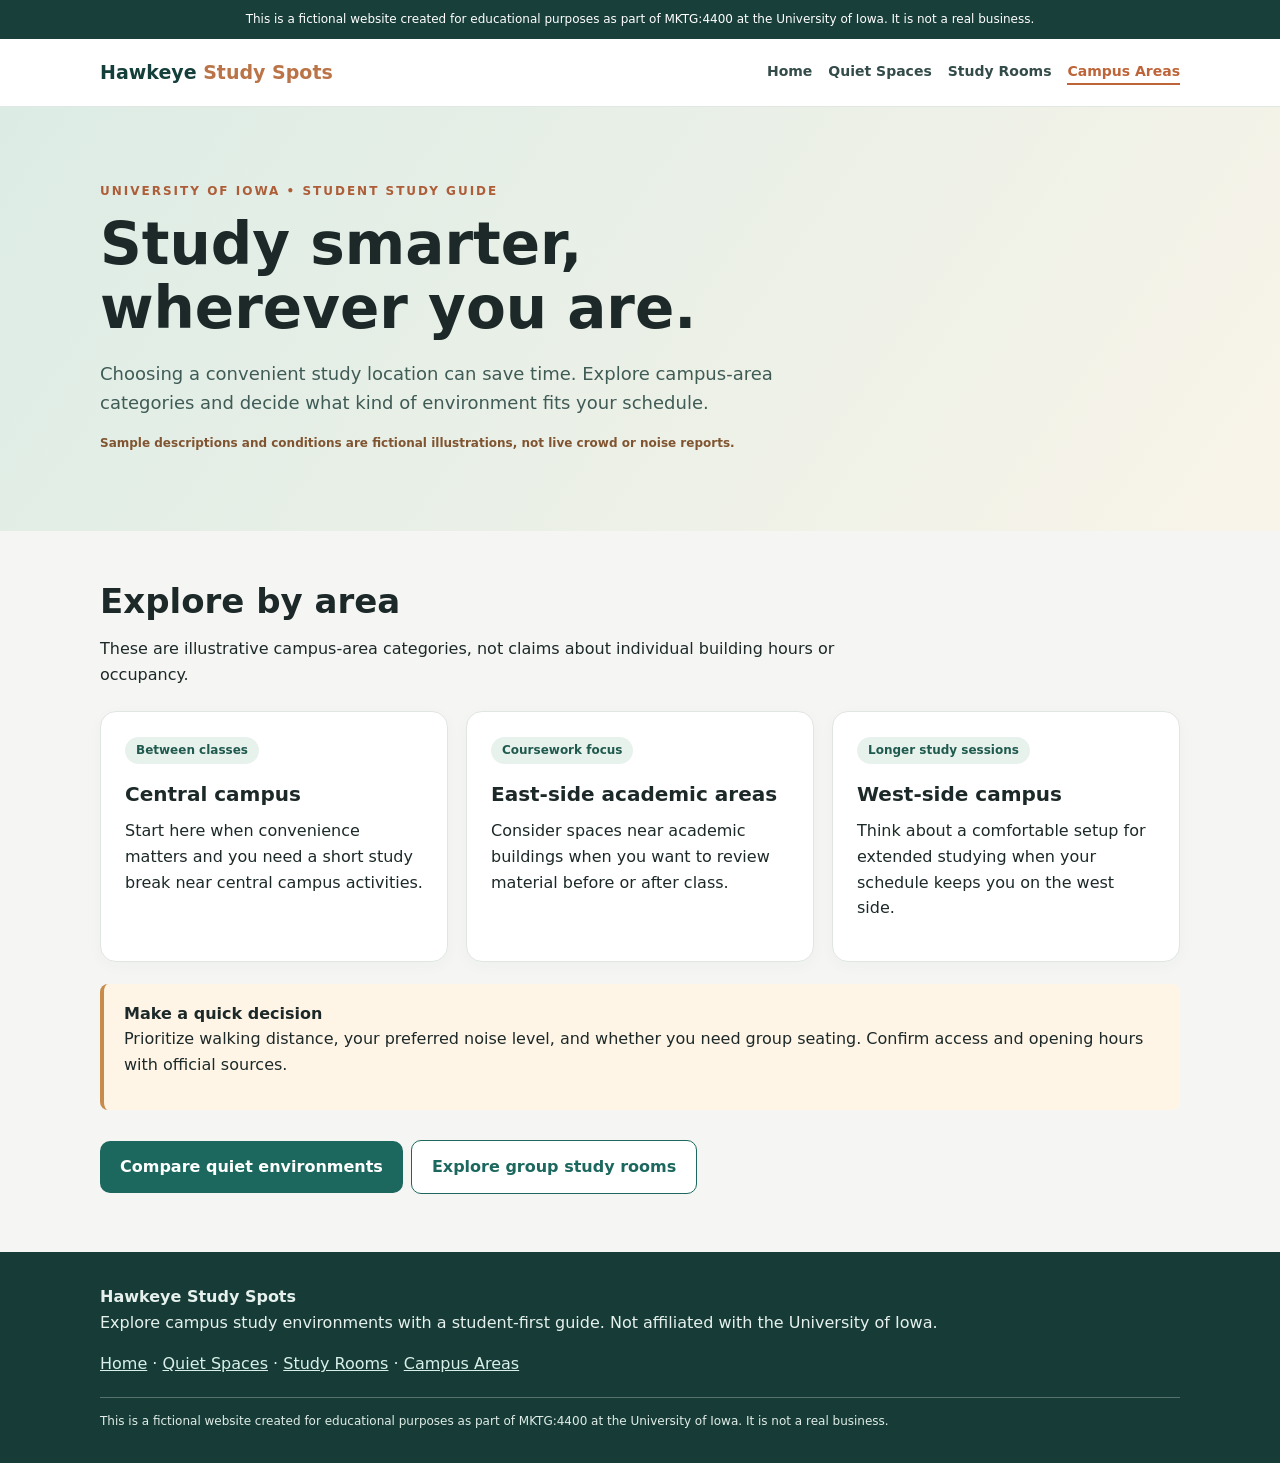
==== campus-areas.html @ 19139e7e "Add initial four-page study-space website" ====
<!doctype html><html lang="en"><head><meta charset="utf-8"><meta name="viewport" content="width=device-width,initial-scale=1"><title>Study Spaces by Campus Area in Iowa City | Hawkeye Study Spots</title><meta name="description" content="Explore study environments by University of Iowa campus area and find study-space ideas near your classes."><link rel="stylesheet" href="style.css"></head><body><div class="notice">This is a fictional website created for educational purposes as part of MKTG:4400 at the University of Iowa. It is not a real business.</div><header><div class="container nav"><a class="brand" href="index.html">Hawkeye <span>Study Spots</span></a><nav class="links" aria-label="Main navigation"><a href="index.html">Home</a><a href="quiet-spaces.html">Quiet Spaces</a><a href="study-rooms.html">Study Rooms</a><a href="campus-areas.html" aria-current="page">Campus Areas</a></nav></div></header><main><div class="hero"><div class="container"><div class="eyebrow">University of Iowa • Student study guide</div><h1>Study smarter, wherever you are.</h1><p class="lead">Choosing a convenient study location can save time. Explore campus-area categories and decide what kind of environment fits your schedule.</p><p class="sample">Sample descriptions and conditions are fictional illustrations, not live crowd or noise reports.</p></div></div><section><div class="container"><div class="sectionintro"><h2>Explore by area</h2><p>These are illustrative campus-area categories, not claims about individual building hours or occupancy.</p></div><div class="grid"><article class="card"><span class="pill">Between classes</span><h3>Central campus</h3><p>Start here when convenience matters and you need a short study break near central campus activities.</p></article><article class="card"><span class="pill">Coursework focus</span><h3>East-side academic areas</h3><p>Consider spaces near academic buildings when you want to review material before or after class.</p></article><article class="card"><span class="pill">Longer study sessions</span><h3>West-side campus</h3><p>Think about a comfortable setup for extended studying when your schedule keeps you on the west side.</p></article></div><div class="tip"><b>Make a quick decision</b><p>Prioritize walking distance, your preferred noise level, and whether you need group seating. Confirm access and opening hours with official sources.</p></div><a class="button" href="quiet-spaces.html">Compare quiet environments</a><a class="button alt" href="study-rooms.html">Explore group study rooms</a></div></section></main><footer><div class="container"><strong>Hawkeye Study Spots</strong><p>Explore campus study environments with a student-first guide. Not affiliated with the University of Iowa.</p><p><a href="index.html">Home</a> · <a href="quiet-spaces.html">Quiet Spaces</a> · <a href="study-rooms.html">Study Rooms</a> · <a href="campus-areas.html">Campus Areas</a></p><div class="notice">This is a fictional website created for educational purposes as part of MKTG:4400 at the University of Iowa. It is not a real business.</div></div></footer></body></html>
---- style.css ----
*{box-sizing:border-box}body{margin:0;font-family:Inter,system-ui,-apple-system,Segoe UI,sans-serif;background:#f5f6f3;color:#1c2928;line-height:1.6}a{color:#176f68}.notice{background:#193f3b;color:#fff;text-align:center;padding:10px 20px;font-size:12px}.container{width:min(1080px,92%);margin:auto}header{background:#fff;border-bottom:1px solid #e1e7e3}.nav{display:flex;justify-content:space-between;align-items:center;gap:16px;flex-wrap:wrap;padding:18px 0}.brand{font-size:19px;font-weight:800;text-decoration:none;color:#153f3a}.brand span{color:#ba7447}.links{display:flex;gap:16px;flex-wrap:wrap}.links a{text-decoration:none;font-weight:600;color:#344c49;font-size:14px}.links a[aria-current=page]{color:#bd6438;border-bottom:2px solid #bd6438}.hero{padding:75px 0 62px;background:linear-gradient(125deg,#dcece5,#f9f4e9)}.eyebrow{text-transform:uppercase;letter-spacing:2px;font-weight:800;font-size:12px;color:#ad5d37}h1{font-size:clamp(32px,5vw,58px);line-height:1.1;margin:12px 0 20px;max-width:780px}h2{font-size:clamp(24px,3vw,34px);line-height:1.2;margin:0 0 14px}h3{margin:0 0 8px;font-size:20px}p{margin:0 0 16px}.lead{font-size:18px;max-width:720px;color:#3f5b56}.button{display:inline-block;background:#1c675e;color:white;text-decoration:none;padding:13px 20px;border-radius:10px;font-weight:700;margin:8px 8px 8px 0}.button.alt{background:#fff;color:#1c675e;border:1px solid #1c675e}section{padding:50px 0}.sectionintro{max-width:740px;margin-bottom:24px}.grid{display:grid;grid-template-columns:repeat(3,minmax(0,1fr));gap:18px}.card{background:#fff;border:1px solid #e0e6e2;border-radius:16px;padding:24px;box-shadow:0 4px 15px #193f3b08}.pill{display:inline-block;background:#e8f2ec;color:#205a4e;padding:4px 11px;border-radius:50px;font-size:12px;font-weight:700;margin-bottom:14px}.muted{color:#60736e}.tip{background:#fff5e7;border-left:4px solid #c78b4c;padding:17px 20px;border-radius:8px;margin:22px 0}.split{display:grid;grid-template-columns:1.2fr 1fr;gap:30px;align-items:start}.checklist{padding-left:20px}.checklist li{margin-bottom:12px}footer{background:#173c37;color:#e6f1ed;padding:32px 0}footer a{color:#d8f0e9}footer .notice{background:transparent;padding:14px 0 0;text-align:left;color:#e0ece7;border-top:1px solid #55736c;margin-top:20px}.sample{font-size:12px;color:#805431;font-weight:700}.breadcrumb{font-size:13px;color:#526b66;margin-bottom:12px}@media(max-width:750px){.grid,.split{grid-template-columns:1fr}.hero{padding:45px 0}.nav{align-items:flex-start}.links{gap:11px}section{padding:32px 0}.card{padding:20px}}
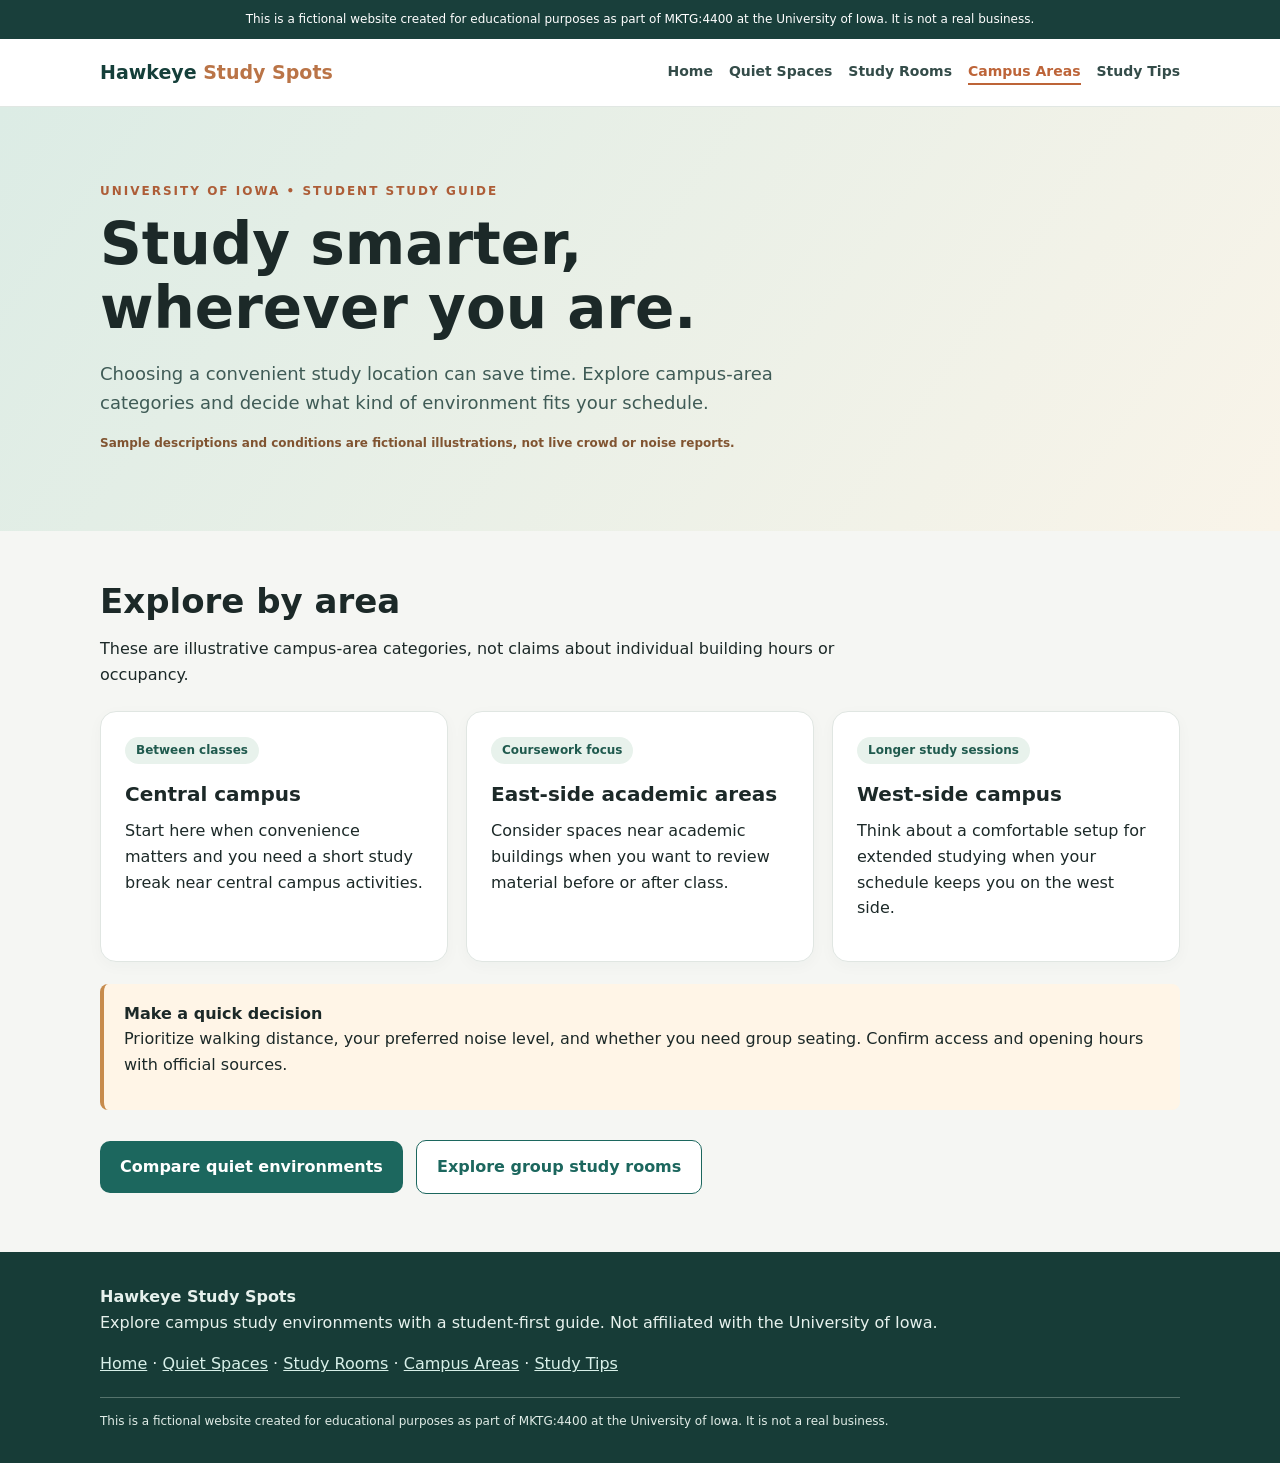
==== commit 7b120a05: "Add Study Tips navigation to Campus Areas" ====
--- a/campus-areas.html
+++ b/campus-areas.html
@@ -1 +1,90 @@
-<!doctype html><html lang="en"><head><meta charset="utf-8"><meta name="viewport" content="width=device-width,initial-scale=1"><title>Study Spaces by Campus Area in Iowa City | Hawkeye Study Spots</title><meta name="description" content="Explore study environments by University of Iowa campus area and find study-space ideas near your classes."><link rel="stylesheet" href="style.css"></head><body><div class="notice">This is a fictional website created for educational purposes as part of MKTG:4400 at the University of Iowa. It is not a real business.</div><header><div class="container nav"><a class="brand" href="index.html">Hawkeye <span>Study Spots</span></a><nav class="links" aria-label="Main navigation"><a href="index.html">Home</a><a href="quiet-spaces.html">Quiet Spaces</a><a href="study-rooms.html">Study Rooms</a><a href="campus-areas.html" aria-current="page">Campus Areas</a></nav></div></header><main><div class="hero"><div class="container"><div class="eyebrow">University of Iowa • Student study guide</div><h1>Study smarter, wherever you are.</h1><p class="lead">Choosing a convenient study location can save time. Explore campus-area categories and decide what kind of environment fits your schedule.</p><p class="sample">Sample descriptions and conditions are fictional illustrations, not live crowd or noise reports.</p></div></div><section><div class="container"><div class="sectionintro"><h2>Explore by area</h2><p>These are illustrative campus-area categories, not claims about individual building hours or occupancy.</p></div><div class="grid"><article class="card"><span class="pill">Between classes</span><h3>Central campus</h3><p>Start here when convenience matters and you need a short study break near central campus activities.</p></article><article class="card"><span class="pill">Coursework focus</span><h3>East-side academic areas</h3><p>Consider spaces near academic buildings when you want to review material before or after class.</p></article><article class="card"><span class="pill">Longer study sessions</span><h3>West-side campus</h3><p>Think about a comfortable setup for extended studying when your schedule keeps you on the west side.</p></article></div><div class="tip"><b>Make a quick decision</b><p>Prioritize walking distance, your preferred noise level, and whether you need group seating. Confirm access and opening hours with official sources.</p></div><a class="button" href="quiet-spaces.html">Compare quiet environments</a><a class="button alt" href="study-rooms.html">Explore group study rooms</a></div></section></main><footer><div class="container"><strong>Hawkeye Study Spots</strong><p>Explore campus study environments with a student-first guide. Not affiliated with the University of Iowa.</p><p><a href="index.html">Home</a> · <a href="quiet-spaces.html">Quiet Spaces</a> · <a href="study-rooms.html">Study Rooms</a> · <a href="campus-areas.html">Campus Areas</a></p><div class="notice">This is a fictional website created for educational purposes as part of MKTG:4400 at the University of Iowa. It is not a real business.</div></div></footer></body></html>+
+<!doctype html>
+<html lang="en">
+<head>
+  <meta charset="utf-8">
+  <meta name="viewport" content="width=device-width,initial-scale=1">
+  <title>Study Spaces by Campus Area in Iowa City | Hawkeye Study Spots</title>
+  <meta name="description" content="Explore study environments by University of Iowa campus area and find study-space ideas near your classes.">
+  <link rel="stylesheet" href="style.css">
+</head>
+<body>
+  <div class="notice">This is a fictional website created for educational purposes as part of MKTG:4400 at the University of Iowa. It is not a real business.</div>
+
+  <header>
+    <div class="container nav">
+      <a class="brand" href="index.html">Hawkeye <span>Study Spots</span></a>
+      <nav class="links" aria-label="Main navigation">
+        <a href="index.html">Home</a>
+        <a href="quiet-spaces.html">Quiet Spaces</a>
+        <a href="study-rooms.html">Study Rooms</a>
+        <a href="campus-areas.html" aria-current="page">Campus Areas</a>
+        <a href="study-tips.html">Study Tips</a>
+      </nav>
+    </div>
+  </header>
+
+  <main>
+    <div class="hero">
+      <div class="container">
+        <div class="eyebrow">University of Iowa • Student study guide</div>
+        <h1>Study smarter, wherever you are.</h1>
+        <p class="lead">Choosing a convenient study location can save time. Explore campus-area categories and decide what kind of environment fits your schedule.</p>
+        <p class="sample">Sample descriptions and conditions are fictional illustrations, not live crowd or noise reports.</p>
+      </div>
+    </div>
+
+    <section>
+      <div class="container">
+        <div class="sectionintro">
+          <h2>Explore by area</h2>
+          <p>These are illustrative campus-area categories, not claims about individual building hours or occupancy.</p>
+        </div>
+
+        <div class="grid">
+          <article class="card">
+            <span class="pill">Between classes</span>
+            <h3>Central campus</h3>
+            <p>Start here when convenience matters and you need a short study break near central campus activities.</p>
+          </article>
+
+          <article class="card">
+            <span class="pill">Coursework focus</span>
+            <h3>East-side academic areas</h3>
+            <p>Consider spaces near academic buildings when you want to review material before or after class.</p>
+          </article>
+
+          <article class="card">
+            <span class="pill">Longer study sessions</span>
+            <h3>West-side campus</h3>
+            <p>Think about a comfortable setup for extended studying when your schedule keeps you on the west side.</p>
+          </article>
+        </div>
+
+        <div class="tip">
+          <b>Make a quick decision</b>
+          <p>Prioritize walking distance, your preferred noise level, and whether you need group seating. Confirm access and opening hours with official sources.</p>
+        </div>
+
+        <a class="button" href="quiet-spaces.html">Compare quiet environments</a>
+        <a class="button alt" href="study-rooms.html">Explore group study rooms</a>
+      </div>
+    </section>
+  </main>
+
+  <footer>
+    <div class="container">
+      <strong>Hawkeye Study Spots</strong>
+      <p>Explore campus study environments with a student-first guide. Not affiliated with the University of Iowa.</p>
+      <p>
+        <a href="index.html">Home</a> ·
+        <a href="quiet-spaces.html">Quiet Spaces</a> ·
+        <a href="study-rooms.html">Study Rooms</a> ·
+        <a href="campus-areas.html">Campus Areas</a> ·
+        <a href="study-tips.html">Study Tips</a>
+      </p>
+      <div class="notice">This is a fictional website created for educational purposes as part of MKTG:4400 at the University of Iowa. It is not a real business.</div>
+    </div>
+  </footer>
+</body>
+</html>
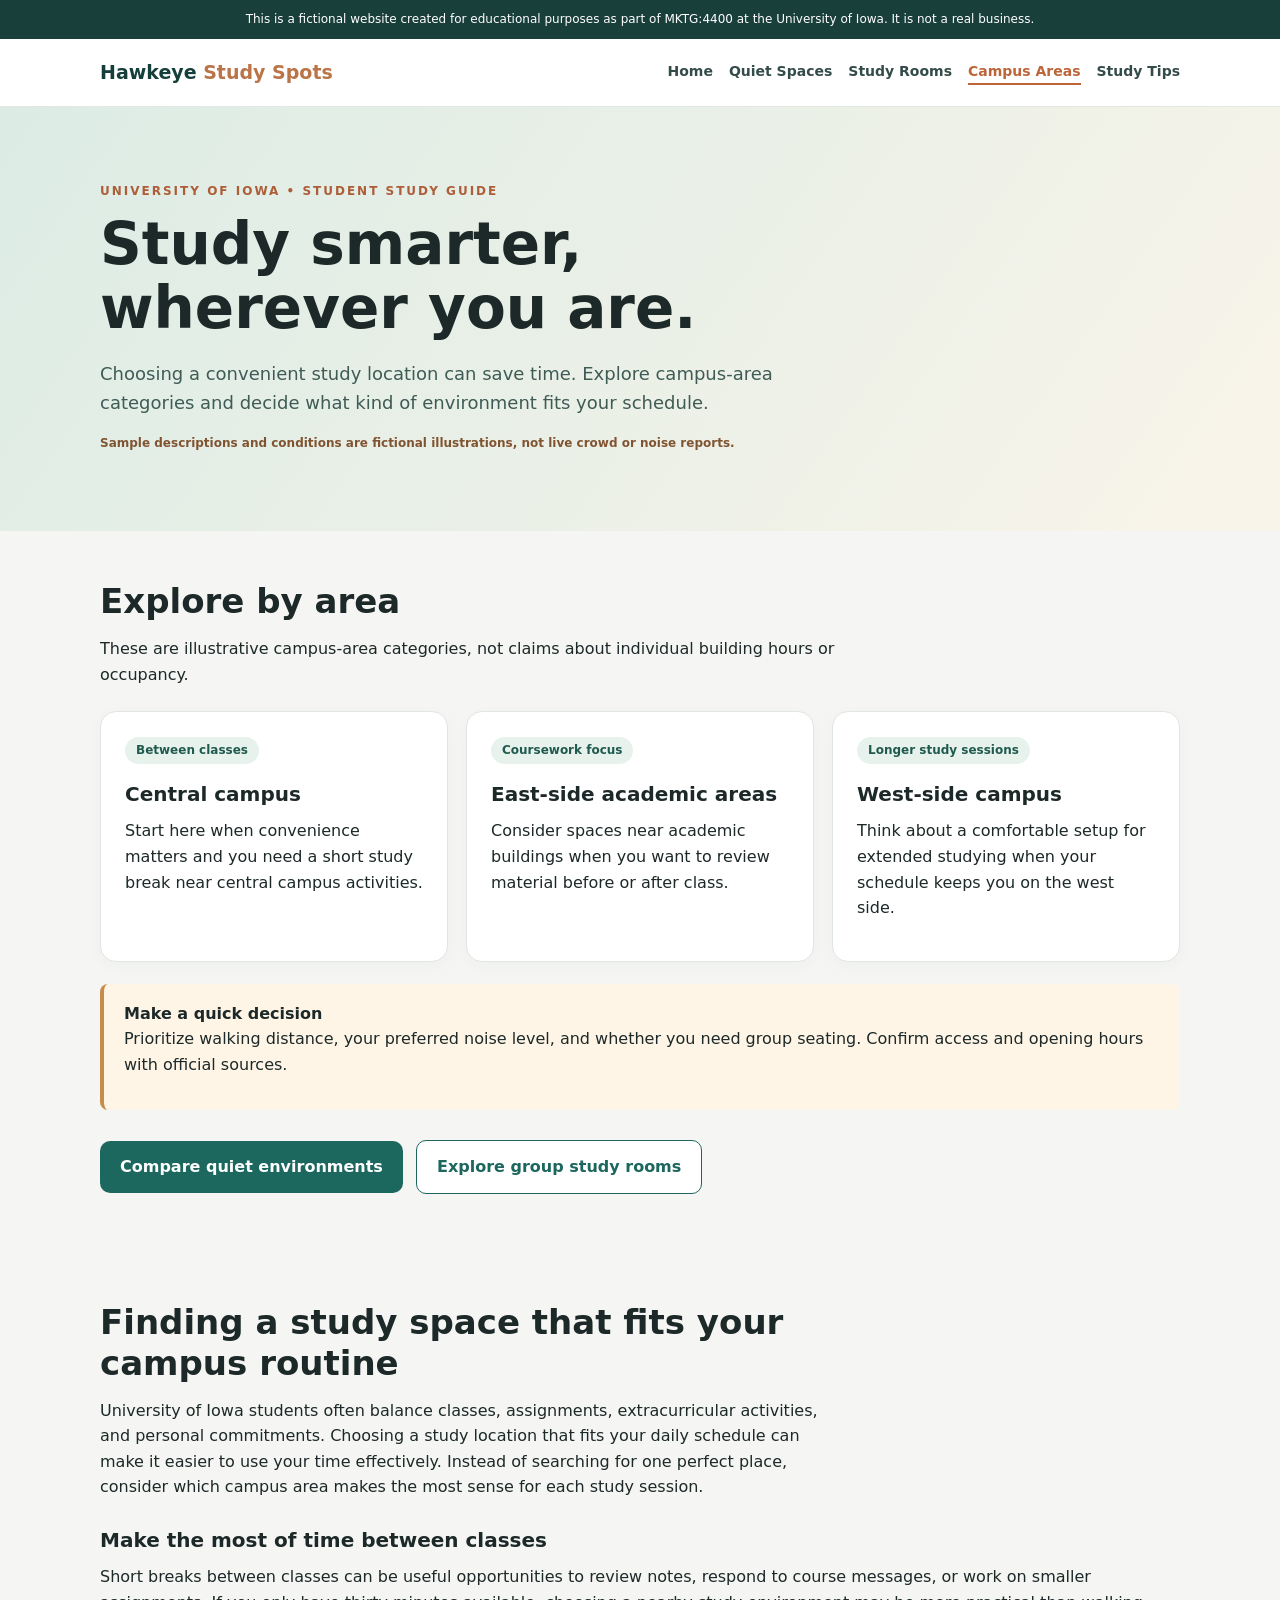
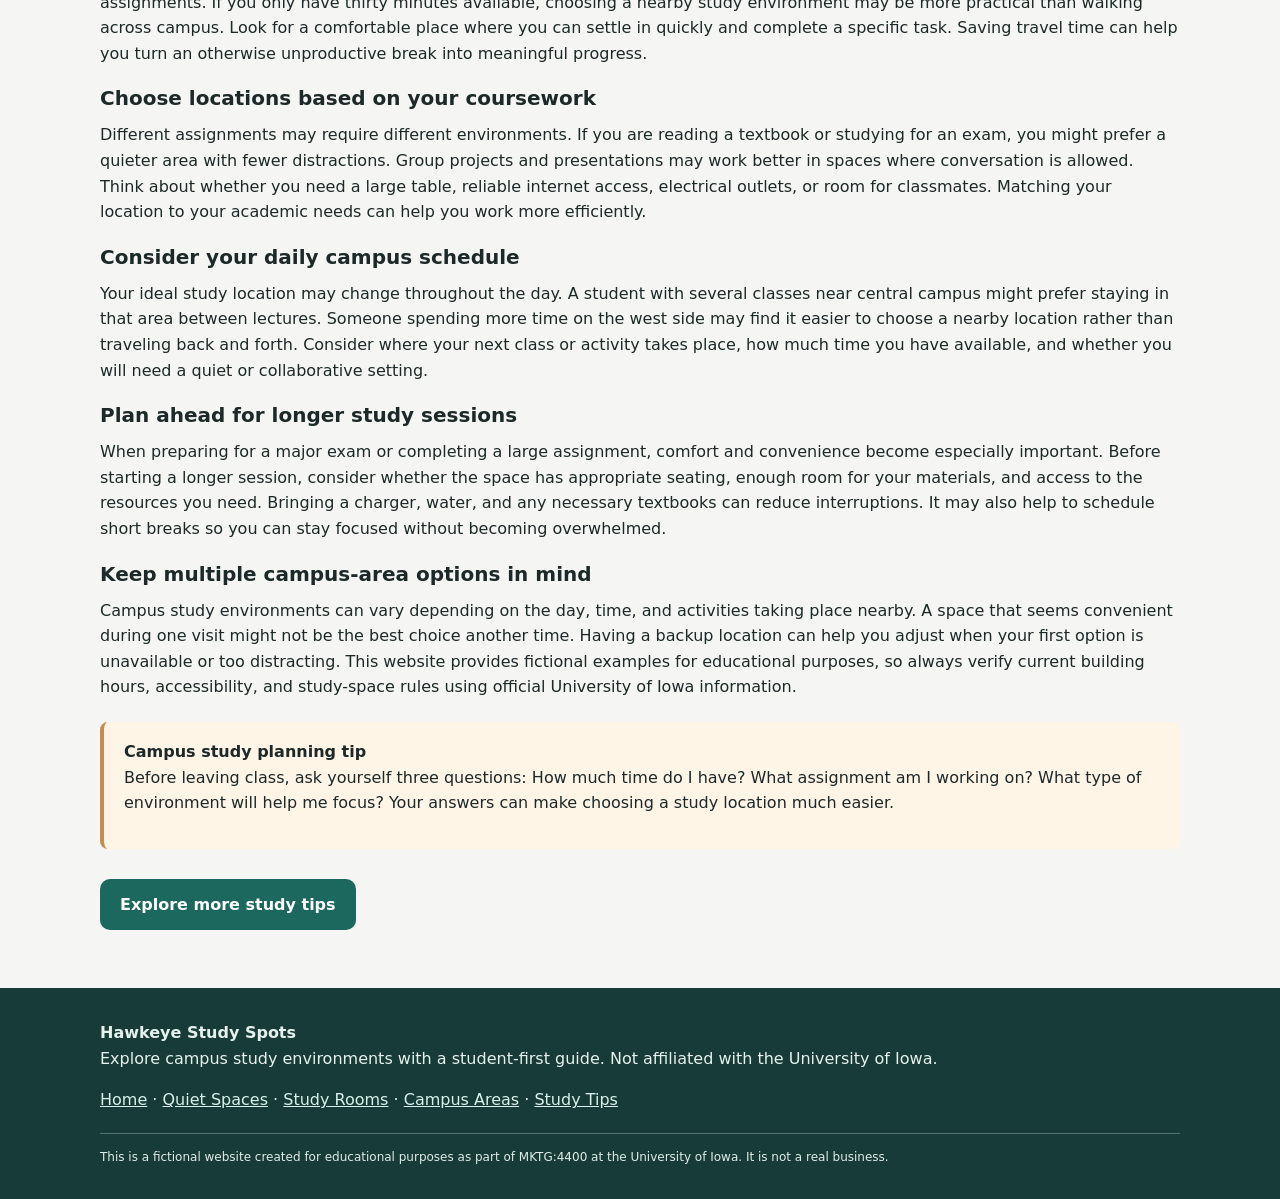
==== commit c7778ae8: "Expand Campus Areas content for D3" ====
--- a/campus-areas.html
+++ b/campus-areas.html
@@ -8,6 +8,7 @@
   <meta name="description" content="Explore study environments by University of Iowa campus area and find study-space ideas near your classes.">
   <link rel="stylesheet" href="style.css">
 </head>
+
 <body>
   <div class="notice">This is a fictional website created for educational purposes as part of MKTG:4400 at the University of Iowa. It is not a real business.</div>
 
@@ -70,6 +71,37 @@
         <a class="button alt" href="study-rooms.html">Explore group study rooms</a>
       </div>
     </section>
+
+    <section>
+      <div class="container">
+        <div class="sectionintro">
+          <h2>Finding a study space that fits your campus routine</h2>
+          <p>University of Iowa students often balance classes, assignments, extracurricular activities, and personal commitments. Choosing a study location that fits your daily schedule can make it easier to use your time effectively. Instead of searching for one perfect place, consider which campus area makes the most sense for each study session.</p>
+        </div>
+
+        <h3>Make the most of time between classes</h3>
+        <p>Short breaks between classes can be useful opportunities to review notes, respond to course messages, or work on smaller assignments. If you only have thirty minutes available, choosing a nearby study environment may be more practical than walking across campus. Look for a comfortable place where you can settle in quickly and complete a specific task. Saving travel time can help you turn an otherwise unproductive break into meaningful progress.</p>
+
+        <h3>Choose locations based on your coursework</h3>
+        <p>Different assignments may require different environments. If you are reading a textbook or studying for an exam, you might prefer a quieter area with fewer distractions. Group projects and presentations may work better in spaces where conversation is allowed. Think about whether you need a large table, reliable internet access, electrical outlets, or room for classmates. Matching your location to your academic needs can help you work more efficiently.</p>
+
+        <h3>Consider your daily campus schedule</h3>
+        <p>Your ideal study location may change throughout the day. A student with several classes near central campus might prefer staying in that area between lectures. Someone spending more time on the west side may find it easier to choose a nearby location rather than traveling back and forth. Consider where your next class or activity takes place, how much time you have available, and whether you will need a quiet or collaborative setting.</p>
+
+        <h3>Plan ahead for longer study sessions</h3>
+        <p>When preparing for a major exam or completing a large assignment, comfort and convenience become especially important. Before starting a longer session, consider whether the space has appropriate seating, enough room for your materials, and access to the resources you need. Bringing a charger, water, and any necessary textbooks can reduce interruptions. It may also help to schedule short breaks so you can stay focused without becoming overwhelmed.</p>
+
+        <h3>Keep multiple campus-area options in mind</h3>
+        <p>Campus study environments can vary depending on the day, time, and activities taking place nearby. A space that seems convenient during one visit might not be the best choice another time. Having a backup location can help you adjust when your first option is unavailable or too distracting. This website provides fictional examples for educational purposes, so always verify current building hours, accessibility, and study-space rules using official University of Iowa information.</p>
+
+        <div class="tip">
+          <b>Campus study planning tip</b>
+          <p>Before leaving class, ask yourself three questions: How much time do I have? What assignment am I working on? What type of environment will help me focus? Your answers can make choosing a study location much easier.</p>
+        </div>
+
+        <a class="button" href="study-tips.html">Explore more study tips</a>
+      </div>
+    </section>
   </main>
 
   <footer>
@@ -88,3 +120,4 @@
   </footer>
 </body>
 </html>
+
